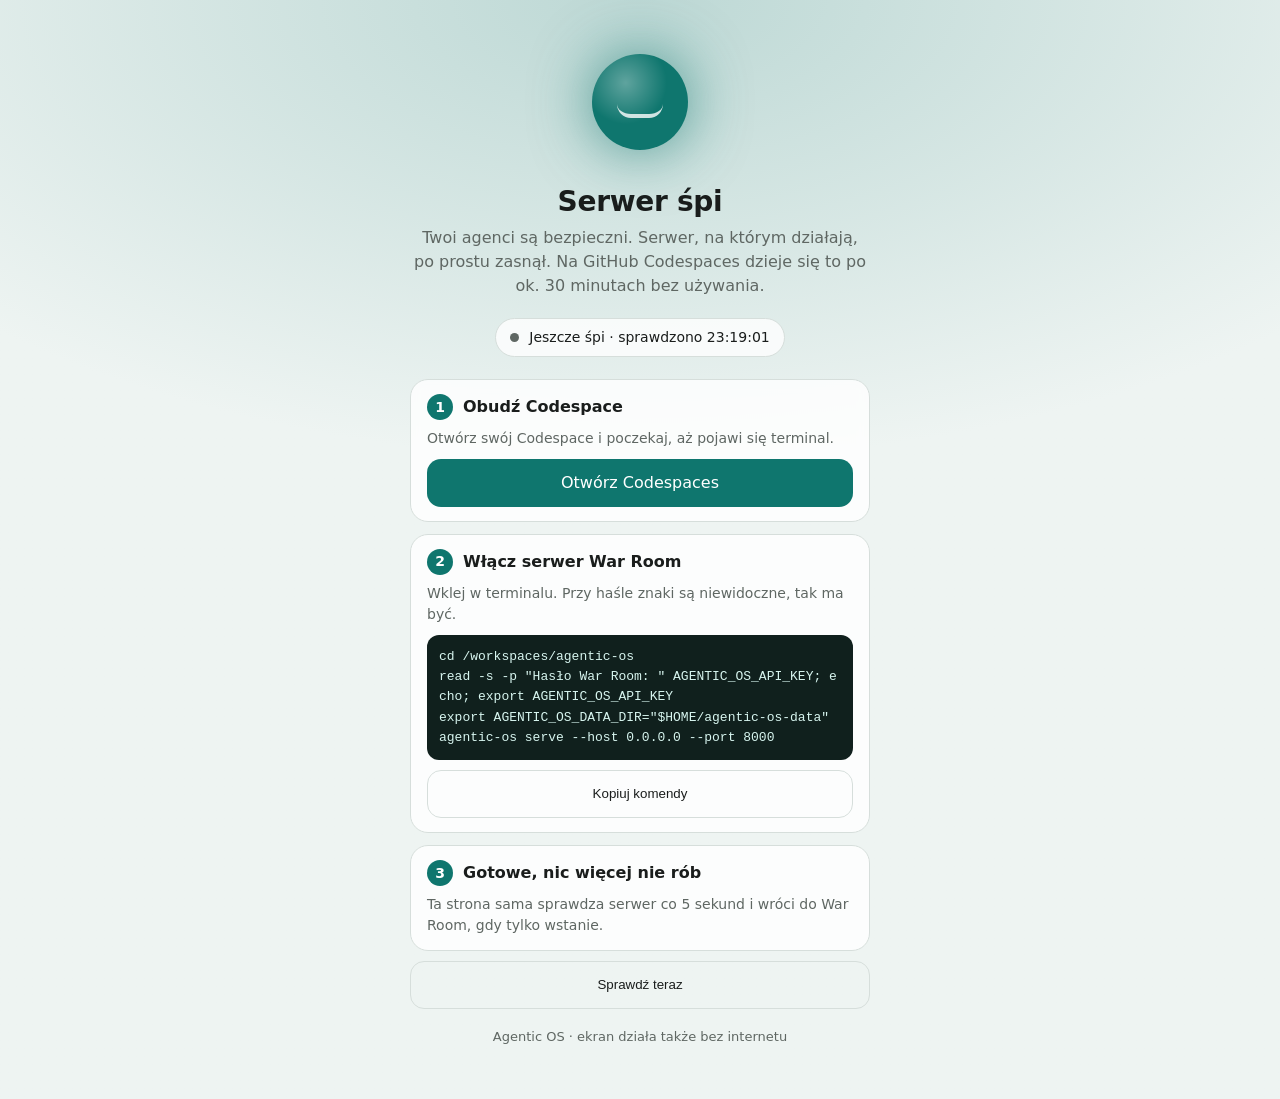
==== agentic_os/server/static/wake.html @ d10f9e35 "feat(ui): "Serwer śpi" rescue screen instead of a bare 404 When the server stops answering (a sleepi" ====
<!doctype html>
<html lang="pl">
<head>
  <meta charset="utf-8">
  <meta name="viewport" content="width=device-width, initial-scale=1, viewport-fit=cover">
  <title>Serwer śpi · Agentic OS</title>
  <meta name="theme-color" content="#0d1513">
  <link rel="icon" href="/icon.svg" type="image/svg+xml">
  <!-- Rescue screen. The service worker serves it from cache when the server does not answer (e.g. a sleeping
       Codespace returns 404), so it must work with no network: everything is inline. -->
  <style>
    :root {
      --bg: #0d1513; --glow: #2bb3a3; --text: #e9ecea; --muted: #9aa39e; --card: rgba(255,255,255,.06);
      --border: rgba(255,255,255,.12); --accent: #2bb3a3; --on-accent: #06201d; --ok: #4ade80; --code: #071210;
      color-scheme: dark;
    }
    @media (prefers-color-scheme: light) {
      :root { --bg: #eef4f2; --glow: #0f766e; --text: #1a1d1c; --muted: #5f6763; --card: rgba(255,255,255,.8);
        --border: #d6dedb; --accent: #0f766e; --on-accent: #fff; --ok: #166534; --code: #10201d; color-scheme: light; }
    }
    * { box-sizing: border-box; }
    body { margin: 0; min-height: 100vh; background: radial-gradient(120% 70% at 50% 0%, color-mix(in srgb, var(--glow) 22%, var(--bg)) 0%, var(--bg) 60%);
      color: var(--text); font: 16px/1.5 system-ui, -apple-system, "Segoe UI", Roboto, sans-serif;
      display: flex; justify-content: center; padding: max(28px, env(safe-area-inset-top)) 16px 40px; }
    main { width: 100%; max-width: 460px; }
    .moon { position: relative; width: 132px; height: 132px; margin: 8px auto 18px; }
    .orb { position: absolute; inset: 18px; border-radius: 50%; background: radial-gradient(circle at 35% 30%, #ffffff55, transparent 45%), var(--accent);
      box-shadow: 0 0 60px color-mix(in srgb, var(--glow) 70%, transparent); animation: breathe 4s ease-in-out infinite; }
    .orb::after { content: ""; position: absolute; left: 26%; right: 26%; top: 52%; height: 10px; border-bottom: 4px solid var(--on-accent);
      border-radius: 0 0 40px 40px; opacity: .8; } /* sleepy closed-eye smile */
    .z { position: absolute; font-weight: 800; color: var(--accent); opacity: 0; animation: float 3.6s ease-in infinite; }
    .z1 { right: 6px; top: 22px; font-size: 18px; }
    .z2 { right: -6px; top: 4px; font-size: 24px; animation-delay: 1.2s; }
    .z3 { right: -18px; top: -14px; font-size: 30px; animation-delay: 2.4s; }
    .awake .orb { animation: pop .6s ease-out; background: var(--ok); }
    .awake .z { display: none; }
    @keyframes breathe { 50% { transform: scale(.94); box-shadow: 0 0 30px color-mix(in srgb, var(--glow) 40%, transparent); } }
    @keyframes float { 0% { opacity: 0; transform: translate(0, 10px); } 30% { opacity: 1; } 100% { opacity: 0; transform: translate(14px, -22px); } }
    @keyframes pop { 40% { transform: scale(1.15); } }
    h1 { font-size: 28px; line-height: 1.15; margin: 0 0 8px; text-align: center; letter-spacing: -.01em; }
    .lead { color: var(--muted); text-align: center; margin: 0 0 20px; }
    .status { display: flex; align-items: center; gap: 10px; justify-content: center; margin: 0 auto 22px; padding: 8px 14px; width: fit-content;
      border: 1px solid var(--border); border-radius: 999px; background: var(--card); font-size: 14px; }
    .dot { width: 9px; height: 9px; border-radius: 50%; background: var(--muted); animation: blink 1.4s infinite; }
    .awake .dot { background: var(--ok); animation: none; }
    @keyframes blink { 50% { opacity: .3; } }
    ol { list-style: none; padding: 0; margin: 0; display: grid; gap: 12px; counter-reset: step; }
    li { background: var(--card); border: 1px solid var(--border); border-radius: 18px; padding: 14px 16px; backdrop-filter: blur(6px); }
    li::before { counter-increment: step; content: counter(step); display: inline-grid; place-items: center; width: 26px; height: 26px; margin-right: 10px;
      border-radius: 50%; background: var(--accent); color: var(--on-accent); font-weight: 700; font-size: 14px; vertical-align: middle; }
    li strong { vertical-align: middle; }
    li p { margin: 8px 0 0; color: var(--muted); font-size: 14px; }
    pre { margin: 10px 0 0; padding: 12px; border-radius: 12px; background: var(--code); color: #d7f5ef; font: 13px/1.55 ui-monospace, Menlo, Consolas, monospace;
      white-space: pre-wrap; word-break: break-all; }
    .btn { display: flex; align-items: center; justify-content: center; gap: 8px; width: 100%; min-height: 48px; margin-top: 10px; border: 0; border-radius: 14px;
      background: var(--accent); color: var(--on-accent); font: 600 16px/1 inherit; text-decoration: none; cursor: pointer; }
    .btn.ghost { background: transparent; color: var(--text); border: 1px solid var(--border); }
    .foot { margin-top: 18px; text-align: center; color: var(--muted); font-size: 13px; }
    @media (prefers-reduced-motion: reduce) { .orb, .z, .dot { animation: none !important; } .z { opacity: .8; } }
  </style>
</head>
<body>
  <main id="wake">
    <div class="moon" aria-hidden="true"><div class="orb"></div><span class="z z1">z</span><span class="z z2">z</span><span class="z z3">Z</span></div>
    <h1 id="title">Serwer śpi</h1>
    <p class="lead" id="lead">Twoi agenci są bezpieczni. Serwer, na którym działają, po prostu zasnął. Na GitHub Codespaces dzieje się to po ok. 30 minutach bez używania.</p>
    <div class="status" role="status" aria-live="polite"><span class="dot"></span><span id="status-text">Czekam, aż serwer wstanie…</span></div>

    <ol>
      <li><strong>Obudź Codespace</strong>
        <p>Otwórz swój Codespace i poczekaj, aż pojawi się terminal.</p>
        <a class="btn" href="https://github.com/codespaces" target="_blank" rel="noopener">Otwórz Codespaces</a>
      </li>
      <li><strong>Włącz serwer War Room</strong>
        <p>Wklej w terminalu. Przy haśle znaki są niewidoczne, tak ma być.</p>
        <pre id="cmd">cd /workspaces/agentic-os
read -s -p "Hasło War Room: " AGENTIC_OS_API_KEY; echo; export AGENTIC_OS_API_KEY
export AGENTIC_OS_DATA_DIR="$HOME/agentic-os-data"
agentic-os serve --host 0.0.0.0 --port 8000</pre>
        <button class="btn ghost" type="button" id="copy">Kopiuj komendy</button>
      </li>
      <li><strong>Gotowe, nic więcej nie rób</strong>
        <p>Ta strona sama sprawdza serwer co 5 sekund i wróci do War Room, gdy tylko wstanie.</p>
      </li>
    </ol>
    <button class="btn ghost" type="button" id="retry">Sprawdź teraz</button>
    <p class="foot">Agentic OS · ekran działa także bez internetu</p>
  </main>
  <script>
    (function () {
      var root = document.getElementById("wake"), text = document.getElementById("status-text");
      var copyBtn = document.getElementById("copy"), done = false, timer;
      function stamp() { return new Date().toLocaleTimeString("pl-PL", { hour: "2-digit", minute: "2-digit", second: "2-digit" }); }
      function check() {
        if (done) return;
        fetch("/health", { cache: "no-store" }).then(function (r) {
          return r.ok ? r.json() : null;
        }).then(function (body) {
          if (body && body.status === "ok") {
            done = true; clearInterval(timer);
            root.classList.add("awake");
            document.getElementById("title").textContent = "Serwer wstał!";
            text.textContent = "Wracam do War Room…";
            setTimeout(function () { location.replace("/"); }, 900);
          } else { text.textContent = "Jeszcze śpi · sprawdzono " + stamp(); }
        }).catch(function () { text.textContent = "Jeszcze śpi · sprawdzono " + stamp(); });
      }
      copyBtn.addEventListener("click", function () {
        var cmd = document.getElementById("cmd").textContent;
        var ok = function () { copyBtn.textContent = "Skopiowano ✓"; setTimeout(function () { copyBtn.textContent = "Kopiuj komendy"; }, 2000); };
        if (navigator.clipboard) navigator.clipboard.writeText(cmd).then(ok, function () {});
      });
      document.getElementById("retry").addEventListener("click", check);
      timer = setInterval(check, 5000);
      check();
    })();
  </script>
</body>
</html>
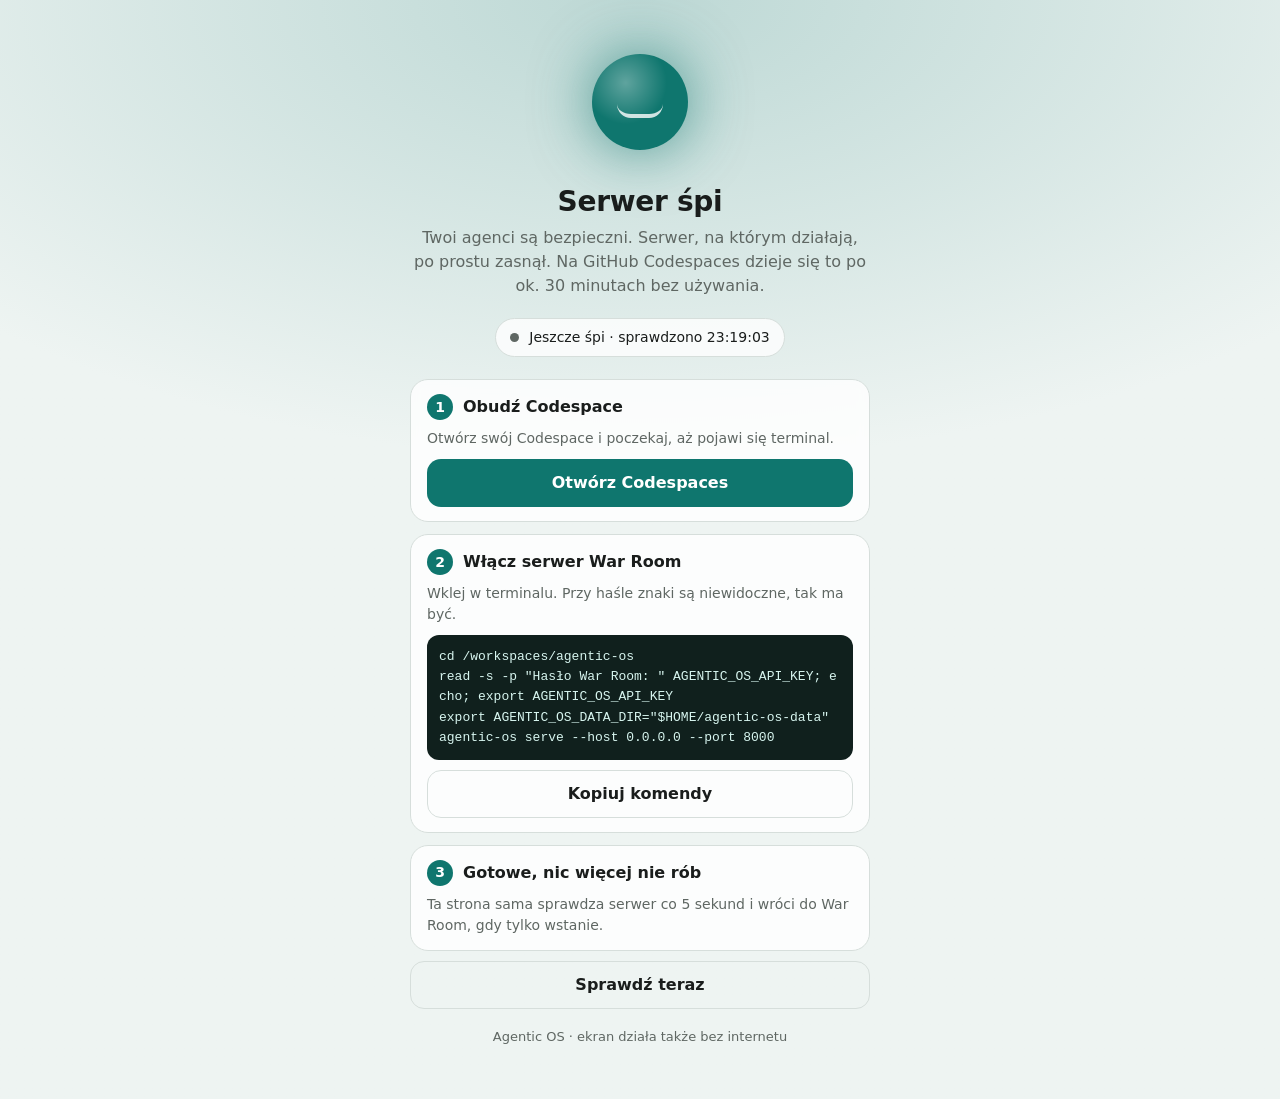
==== commit e0b28fa5: "fix(ui): wake screen buttons use the page font Task: War Room wake screen  Co-Authored-By: Claude Op" ====
--- a/agentic_os/server/static/wake.html
+++ b/agentic_os/server/static/wake.html
@@ -53,7 +53,7 @@
     pre { margin: 10px 0 0; padding: 12px; border-radius: 12px; background: var(--code); color: #d7f5ef; font: 13px/1.55 ui-monospace, Menlo, Consolas, monospace;
       white-space: pre-wrap; word-break: break-all; }
     .btn { display: flex; align-items: center; justify-content: center; gap: 8px; width: 100%; min-height: 48px; margin-top: 10px; border: 0; border-radius: 14px;
-      background: var(--accent); color: var(--on-accent); font: 600 16px/1 inherit; text-decoration: none; cursor: pointer; }
+      background: var(--accent); color: var(--on-accent); font-family: inherit; font-size: 16px; font-weight: 600; text-decoration: none; cursor: pointer; }
     .btn.ghost { background: transparent; color: var(--text); border: 1px solid var(--border); }
     .foot { margin-top: 18px; text-align: center; color: var(--muted); font-size: 13px; }
     @media (prefers-reduced-motion: reduce) { .orb, .z, .dot { animation: none !important; } .z { opacity: .8; } }
